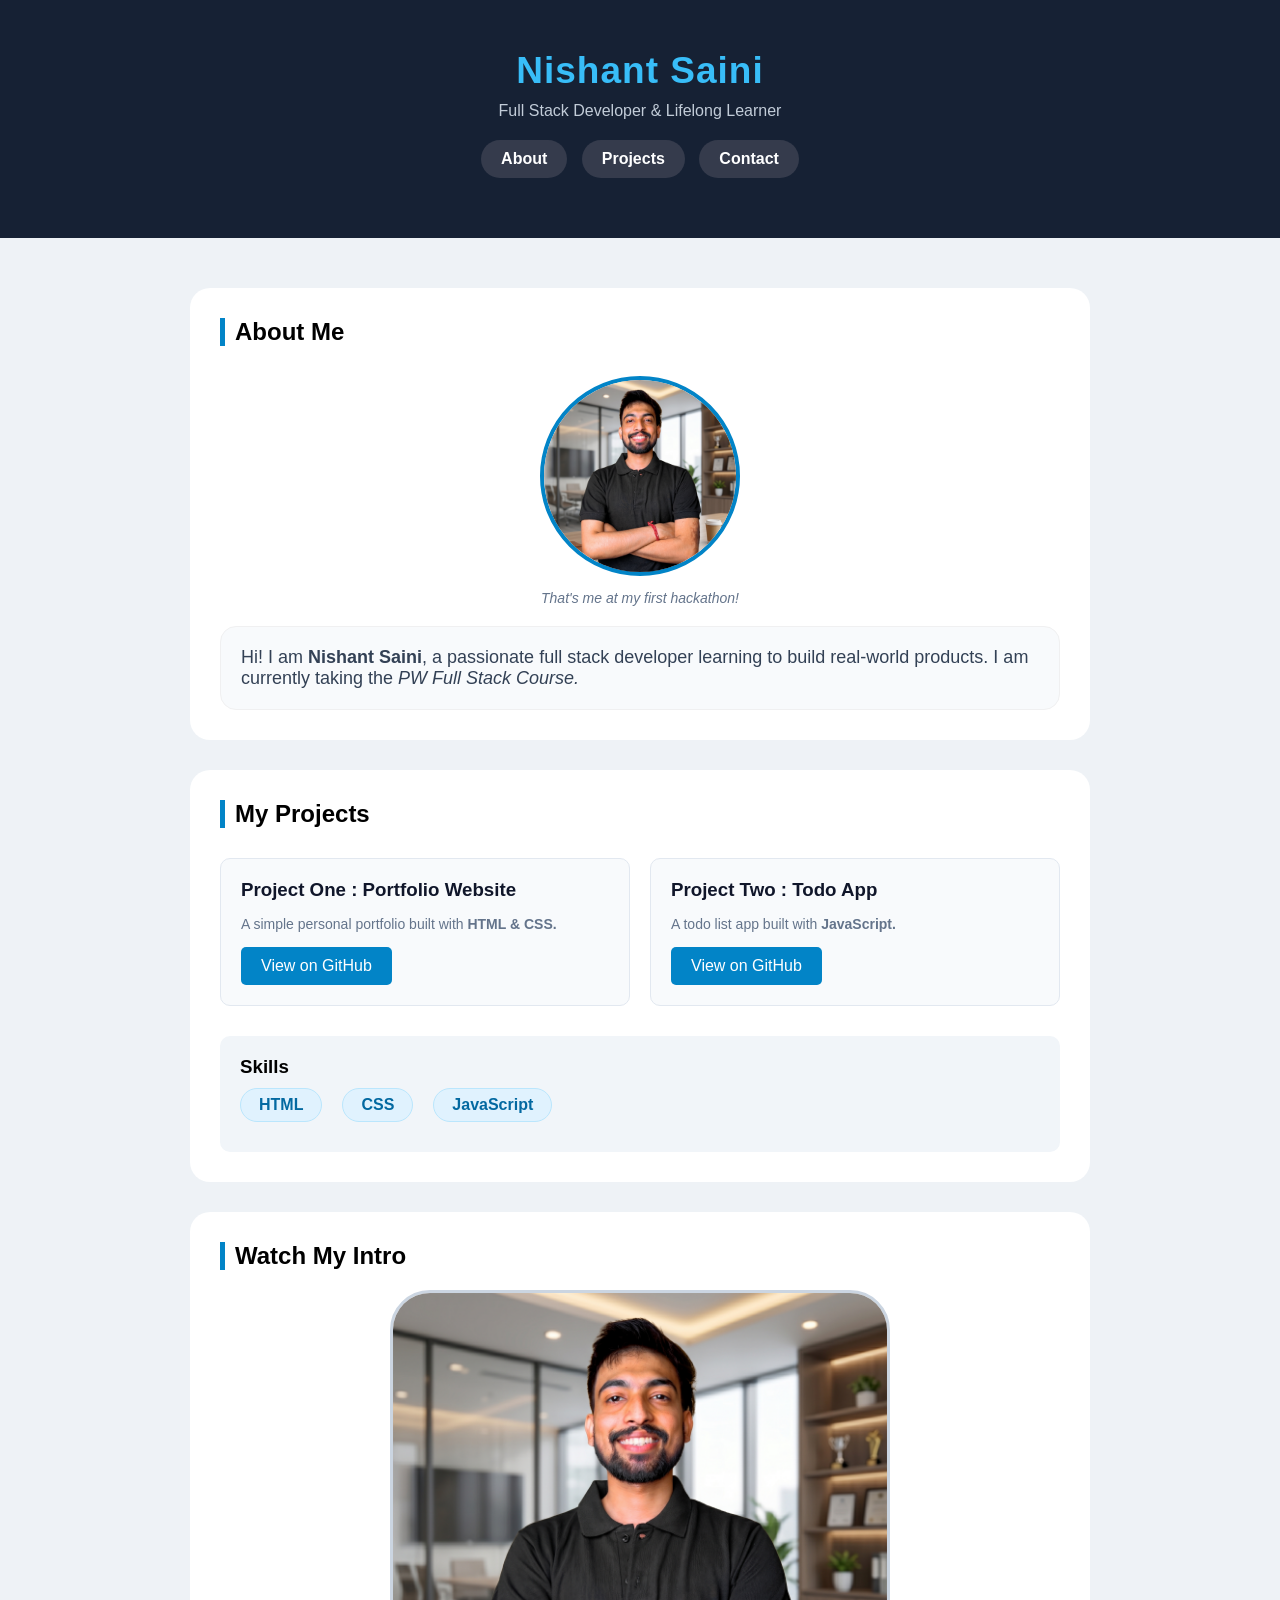
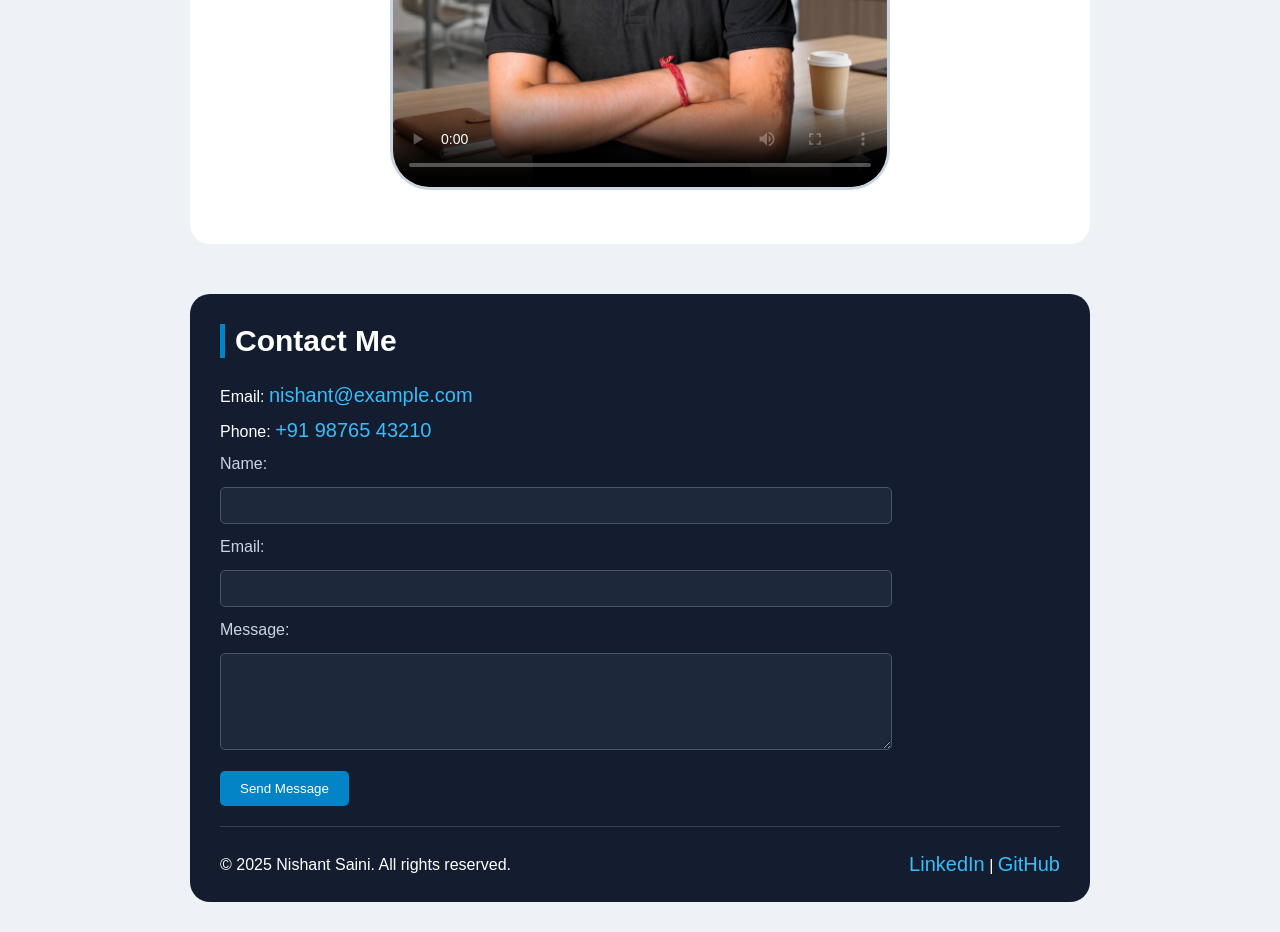
==== portfolio.html @ 9bb037f4 "my first portfolio" ====
<!DOCTYPE html>
<html lang="en">

<head>
    <meta charset="UTF-8">
    <meta name="viewport" content="width=device-width, initial-scale=1.0">
    <title>Nishant Saini | Portfolio</title>
    <link rel="stylesheet" href="style.css">
</head>

<body>

    <header>
        <h1>Nishant Saini</h1>
        <p>Full Stack Developer & Lifelong Learner</p>
        <nav>
            <a href="#about">About</a>
            <a href="#project">Projects</a>
            <a href="#intro">Contact</a>
        </nav>
    </header>

    <main>

        <section id="about">
            <h2>About Me</h2>
            <figure>
                <img src="image.png" width="200px" height="200px" alt="">
                <figcaption>That's me at my first hackathon!</figcaption>
            </figure>
            <p>Hi! I am <strong>Nishant Saini</strong>, a passionate full stack developer learning to build real-world
                products. I am currently taking the <em>PW Full Stack Course.</em></p>
        </section>

        <section id="project">
            <h2>My Projects</h2>
            <div id="projects-card">
                <article>
                    <h3>Project One : Portfolio Website</h3>
                    <p>A simple personal portfolio built with <strong>HTML & CSS.</strong></p>
                    <a href="https://github.com/nishantsaini2331">View on GitHub</a>
                </article>

                <article>
                    <h3>Project Two : Todo App</h3>
                    <p>A todo list app built with <strong>JavaScript.</strong></p>
                    <a href="https://github.com/nishantsaini2331">View on GitHub</a>
                </article>
            </div>

            <div id="skills">
                <h3>Skills</h3>
                <ul>
                    <li>HTML</li>
                    <li>CSS</li>
                    <li>JavaScript</li>
                </ul>
            </div>

        </section>


        <section id="intro">
            <h2>Watch My Intro</h2>
            <video src="video.mp4" width="500px" height="300px" controls poster="image.png"></video>
        </section>


    </main>

    <footer>
        <h2>Contact Me</h2>

        <p>Email: <a href="mailto:nishant@example.com">nishant@example.com</a> </p>
        <p>Phone: <a href="tel:+919876543210">+91 98765 43210</a></p>

        <form action="">

            <label for="name">Name: </label>
            <input type="text" id="name">

            <br>

            <label for="email">Email: </label>
            <input type="email" id="email">

            <br>

            <label for="message">Message: </label>
            <textarea name="message" id="message" rows="5" cols="40"></textarea>

            <br>
            <button type="submit">Send Message</button>
        </form>


        <div id="lower-footer">
            <p>&copy; 2025 Nishant Saini. All rights reserved.</p>
            <p>
                <a href="">LinkedIn</a> | <a href="https://github.com/nishantsaini2331">GitHub</a>
            </p>
        </div>
    </footer>


</body>

</html>
---- style.css ----
*{
    @import url('https://fonts.googleapis.com/css2?family=Poppins:ital,wght@0,100;0,200;0,300;0,400;0,500;0,600;0,700;0,800;0,900;1,100;1,200;1,300;1,400;1,500;1,600;1,700;1,800;1,900&display=swap');


* {
    padding: 0;
    margin: 0;
    box-sizing: border-box;
    font-family: "Poppins", sans-serif;
}

body {
    background-color: #EEF2F6;
}

header {
    background-color: #162134;
    color: white;
    text-align: center;
    padding: 50px 0;
}

h1 {
    color: #38BDF8;
    font-size: 37px;
    letter-spacing: 1px;
}

header p {
    color: #C2CCD8;
    padding: 10px 0;
}

header nav a {
    display: inline-block;
    text-decoration: none;
    background-color: #353B4C;
    color: white;
    border-radius: 30px;
    padding: 10px 20px;
    margin: 10px 5px;
    font-weight: 600;
}

header nav a:hover {
    background-color: #0284C7;
}

main {
    margin: 50px auto;
    /* background-color: white; */
    max-width: 900px;
}

#about,
#project,
#intro {
    background-color: white;
    padding: 30px;
    border-radius: 20px;
    margin-bottom: 30px;
}

#about h2,
#project h2,
#intro h2 {

    border-left: 5px solid #0284C7;
    padding-left: 10px;



}

#about figure {
    text-align: center;
    padding: 20px 0;

}

#about figure img {
    border-radius: 50%;
    border: 4px solid #0284C7;
    margin: 10px 0;
    transition: all 1s;
}

#about figure img:hover { 
    transform: scale(1.1);
     box-shadow: 0px 10px 10px rgba(0, 0, 0, 0.101);
}


#about figure figcaption {
    color: #64748B;
    /* text-tra; */
    font-style: italic;
    font-size: 14px;
}

#about p {
    border-radius: 16px;
    background-color: #F8FAFC;
    padding: 20px;
    border: 1px solid #f0f0f1;
    font-size: 18px;
    color: #334155;
}

#projects-card {
    display: flex;
    gap: 20px;
    margin: 30px 0;
    flex-wrap: wrap;

}

#projects-card article {
    flex: 1;
    background-color: #F8FAFC;
    border-radius: 10px;
    padding: 20px;
    /* display: flex;
    flex-direction: column; */
    /* gap: 10px; */
    border: 1px solid #E2E8F0;
    color: #10162A;
    transition: all 0.5s;
}

#projects-card article:hover {
    transform: translateY(-5px);
    box-shadow: 0px 10px 10px rgba(0, 0, 0, 0.101);
}

#projects-card article p {
    font-size: 14px;
    color: #64748B;
    margin: 15px 0;
}


#projects-card article a {
    border-radius: 5px;
    background-color: #0284C7;
    padding: 10px 20px;
    display: inline-block;
    color: white;
    text-decoration: none;
}

#skills {
    background-color: #F1F5F9;
    border-radius: 10px;
    padding: 20px;
}

#skills ul {
    list-style-type: none;
    display: flex;
    gap: 20px;
    padding: 10px 0;
        flex-wrap: wrap;
}

#skills ul li {
    background-color: #E0F2FE;
    border-radius: 30px;
    border: 1px solid #BAE6FD;
    padding: 7px 18px;
    color: #0369A1;
    font-weight: 600;
}

#intro {
    text-align: center;
}

#intro h2 {
    text-align: left;
}



#intro video {
    margin: 20px 0;
    /* padding: 30px; */
    object-fit: cover;
    max-width: 100%;
    height: auto;
    border-radius: 40px;
    border: 3px solid #CBD5E1;
}

footer {
    margin: 50px auto;
    max-width: 900px;
    background-color: #141D30;
    padding: 30px 30px 0;
    border-radius: 20px;
    margin-bottom: 30px;
}

footer h2 {
    border-left: 5px solid #0284C7;
    padding-left: 10px;
    color: white;
    font-size: 30px;
    margin-bottom: 20px;
}

footer p {
    color: white;
    padding: 6px 0;
}

footer p a {
    text-decoration: none;
    color:#38BDF8;
    font-size: 20px;
}

footer p a:hover {
    text-decoration: underline;
    color:#38BDF8;
}

form label {
    display: block;
    margin: 7px 0;
    color: #CBD5E1;
    font-weight: 500;
}
form {
    max-width:80%;
}

form input[type="text"],
form input[type="email"],
textarea{
    width: 100%;
    background-color: #1E283B;
    outline: none;
    border: 1px solid #475569;
    border-radius: 5px;
    padding: 10px 20px;
    color: white;
    margin: 7px 0;
}

form button {
    background-color: #0284C7;
     border-radius: 5px;
    padding: 10px 20px;
    display: inline-block;
    color: white;
    outline: none;
    border: none;
    margin: 10px 0;
}

#lower-footer {
    display: flex;
    justify-content: space-between;
    align-items: center;
    flex-wrap: wrap;
    border-top: 1px solid rgba(128, 128, 128, 0.348);
    padding: 20px 0;
    margin-top: 10px;
}
}
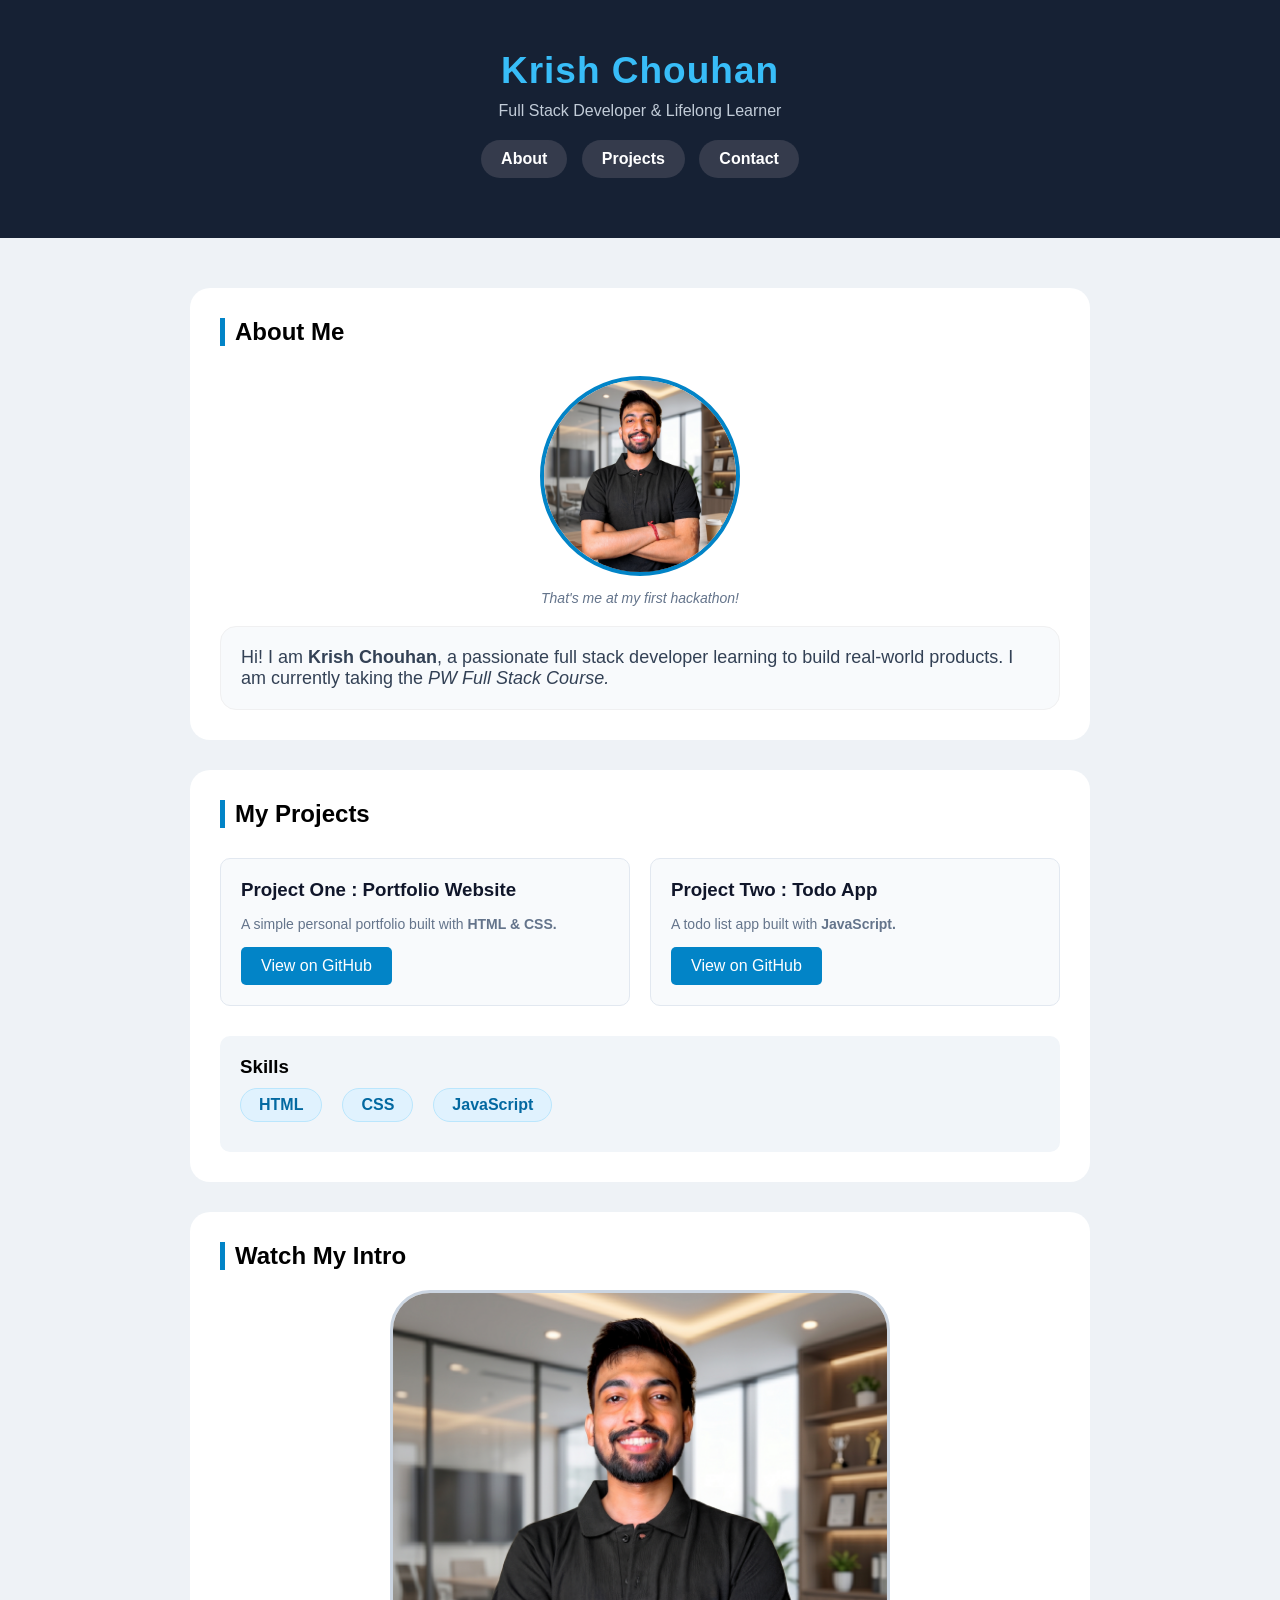
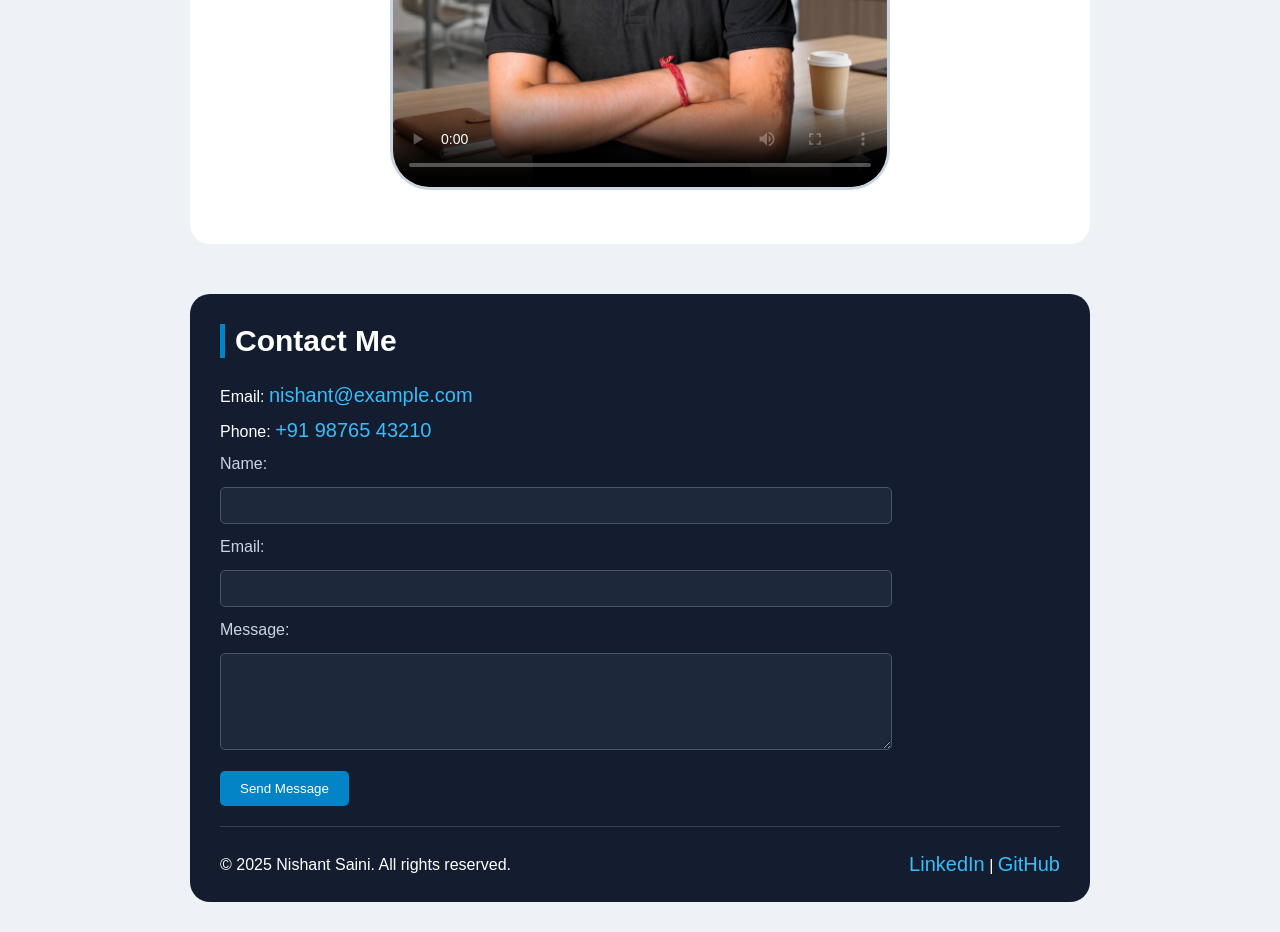
==== commit fb9e0f45: "updated portfolio" ====
--- a/portfolio.html
+++ b/portfolio.html
@@ -11,7 +11,7 @@
 <body>
 
     <header>
-        <h1>Nishant Saini</h1>
+        <h1>Krish Chouhan</h1>
         <p>Full Stack Developer & Lifelong Learner</p>
         <nav>
             <a href="#about">About</a>
@@ -21,14 +21,13 @@
     </header>
 
     <main>
-
-        <section id="about">
+       <section id="about">
             <h2>About Me</h2>
             <figure>
                 <img src="image.png" width="200px" height="200px" alt="">
                 <figcaption>That's me at my first hackathon!</figcaption>
             </figure>
-            <p>Hi! I am <strong>Nishant Saini</strong>, a passionate full stack developer learning to build real-world
+            <p>Hi! I am <strong>Krish Chouhan</strong>, a passionate full stack developer learning to build real-world
                 products. I am currently taking the <em>PW Full Stack Course.</em></p>
         </section>
 
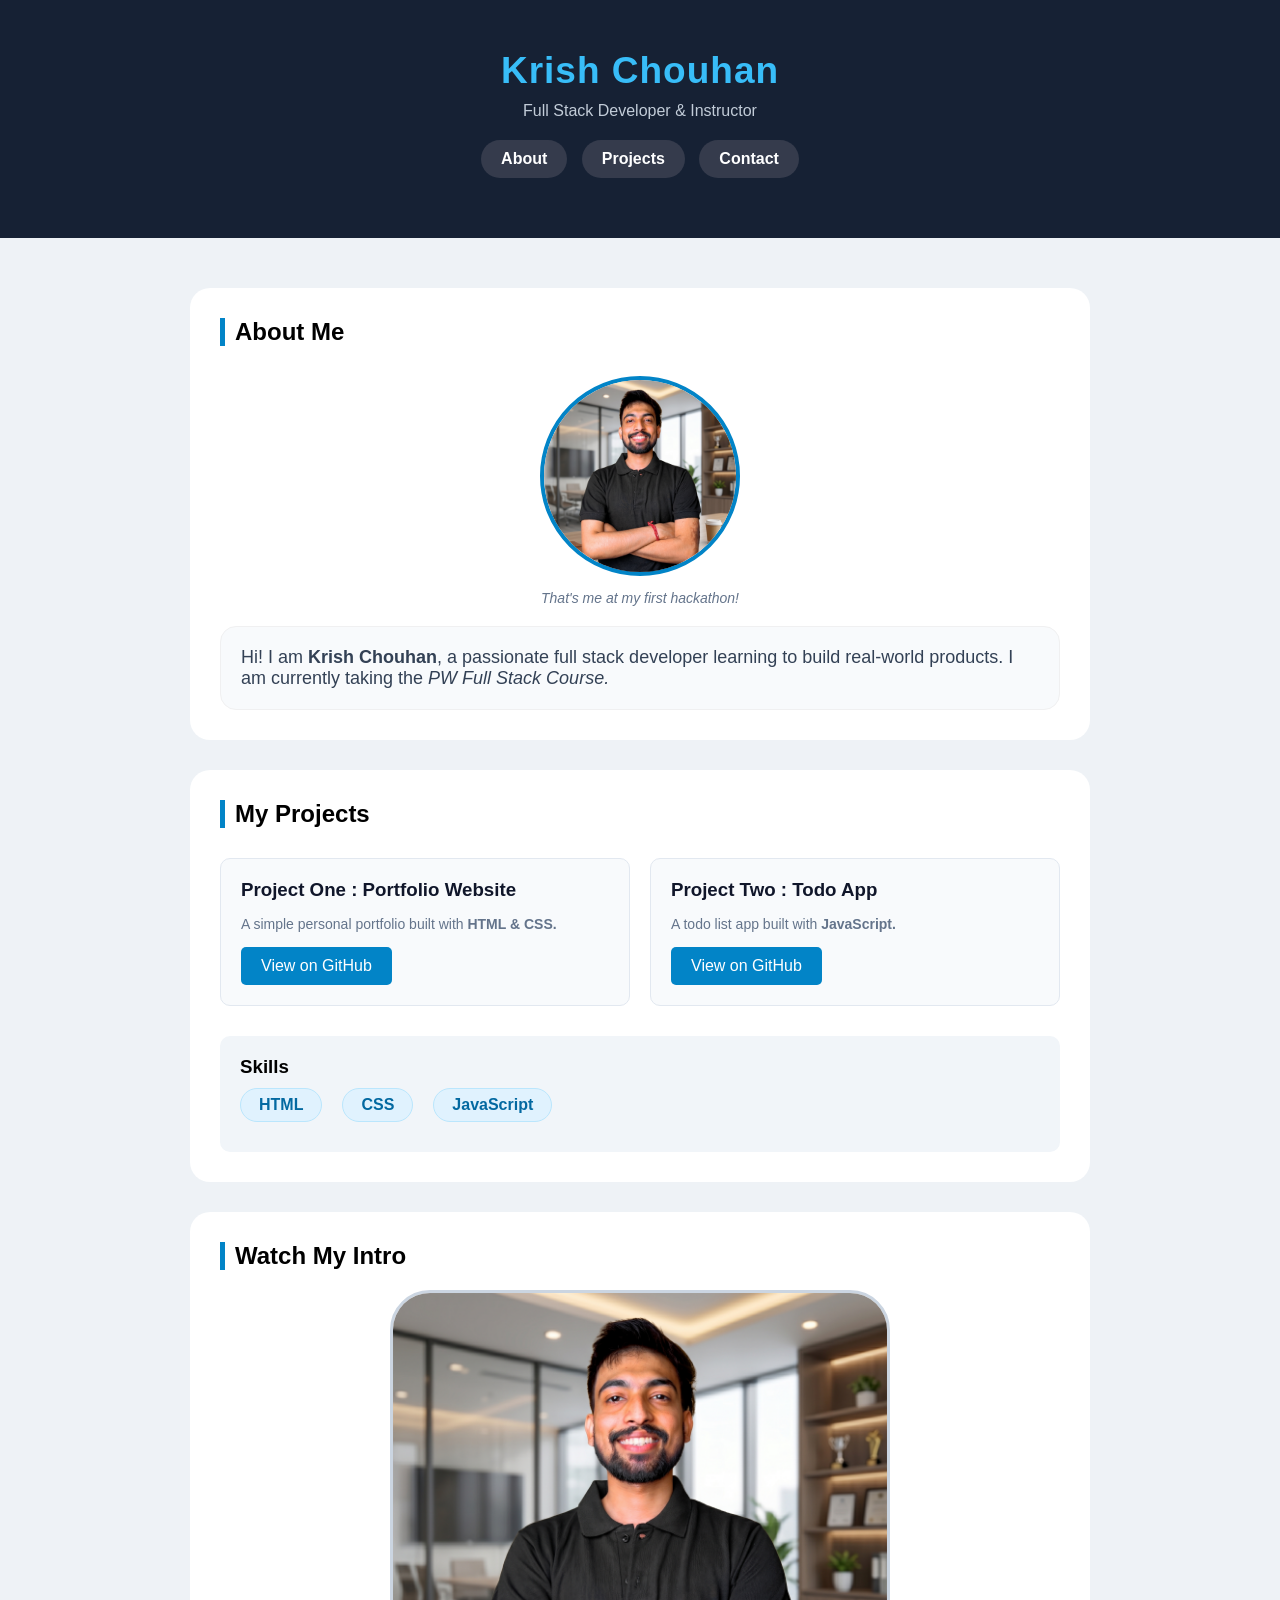
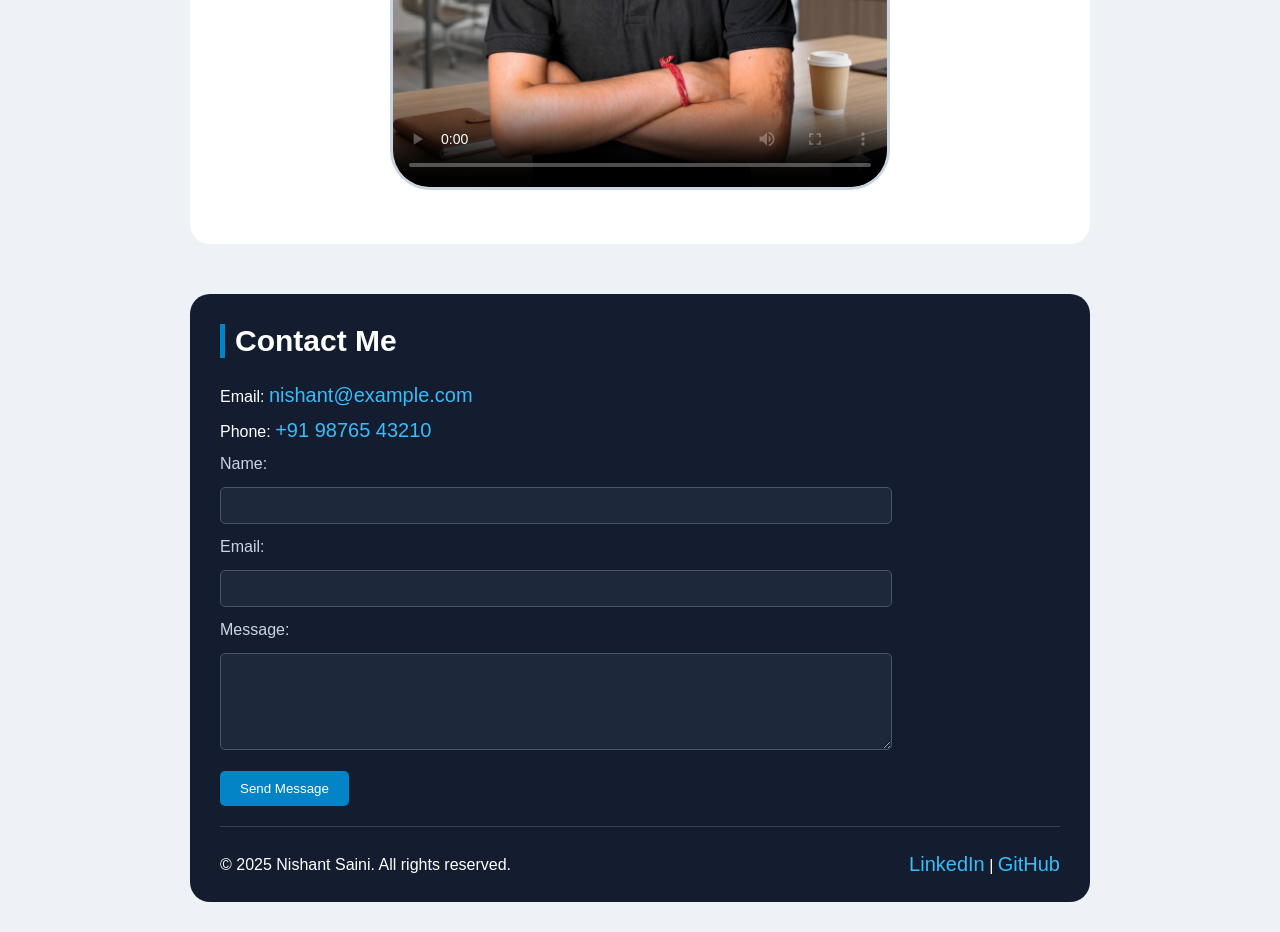
==== commit 3323f24c: "change description" ====
--- a/portfolio.html
+++ b/portfolio.html
@@ -12,7 +12,7 @@
 
     <header>
         <h1>Krish Chouhan</h1>
-        <p>Full Stack Developer & Lifelong Learner</p>
+        <p>Full Stack Developer & Instructor</p>
         <nav>
             <a href="#about">About</a>
             <a href="#project">Projects</a>
